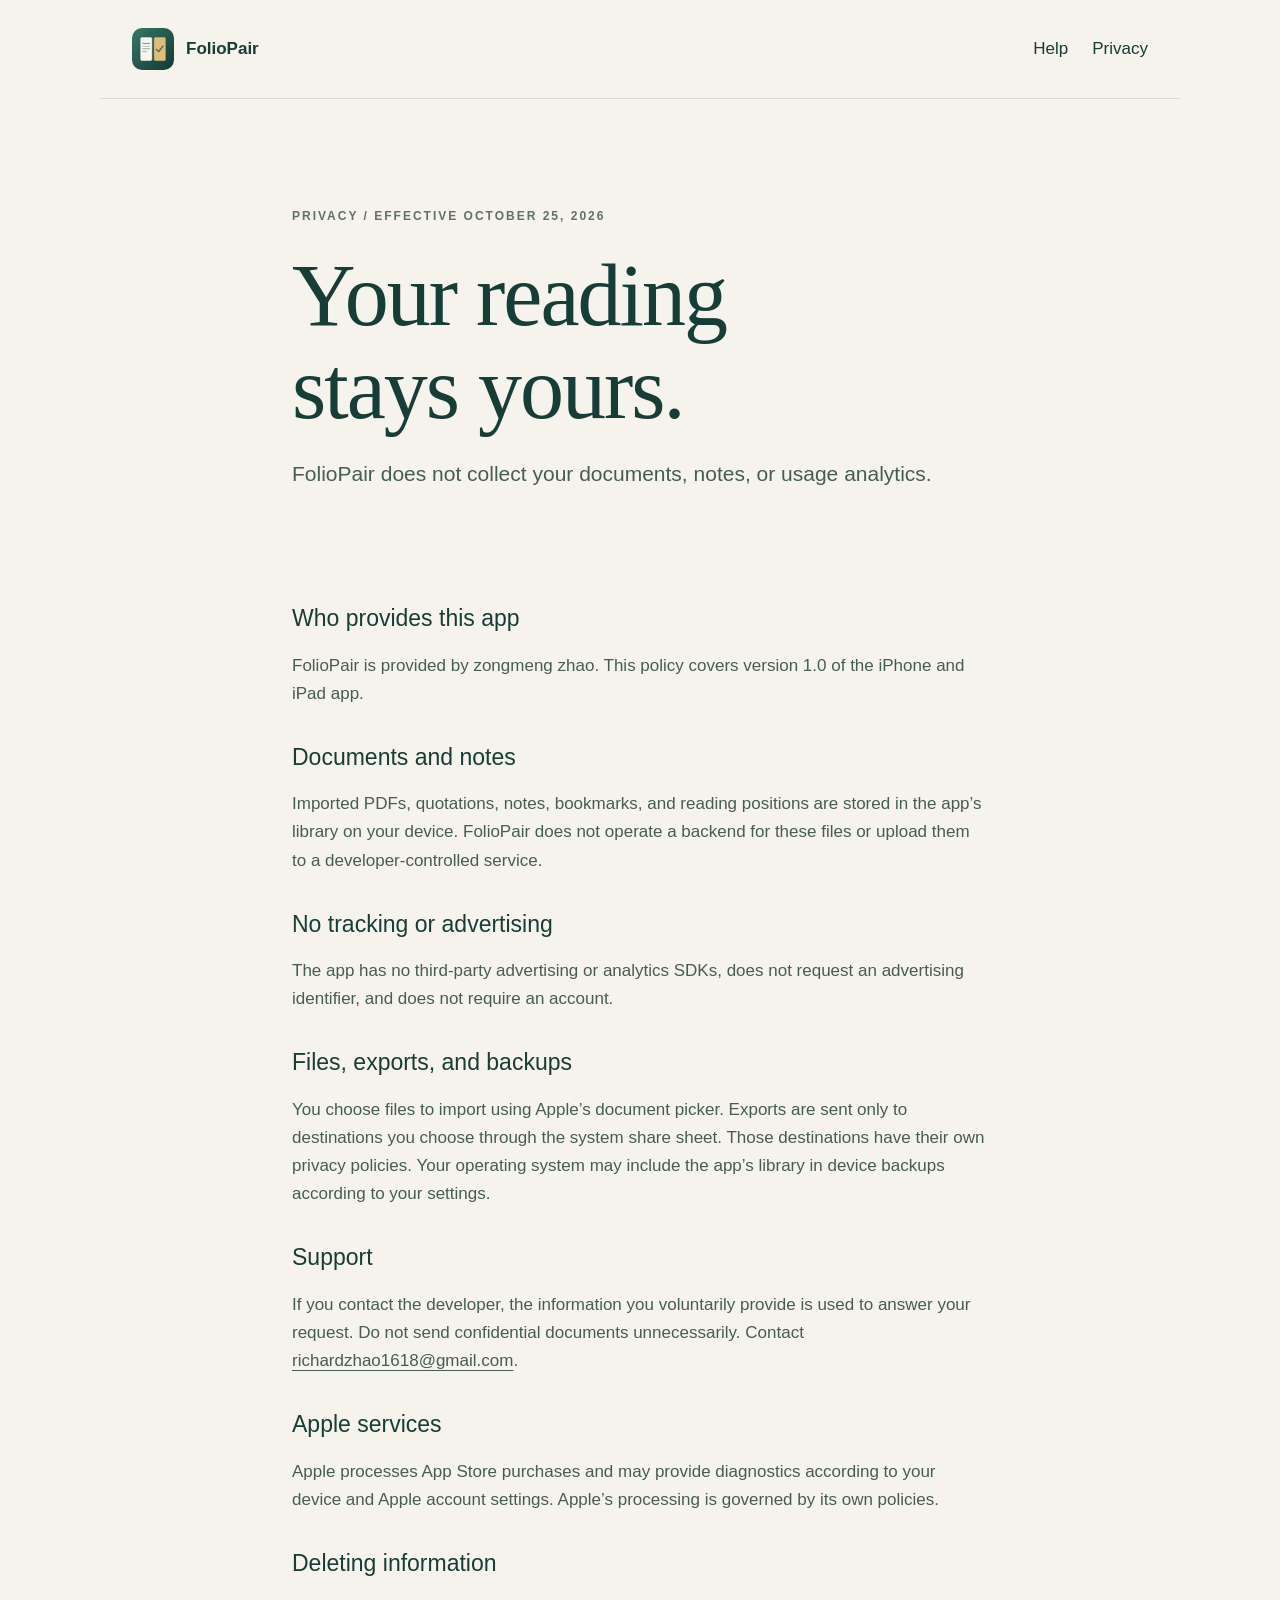
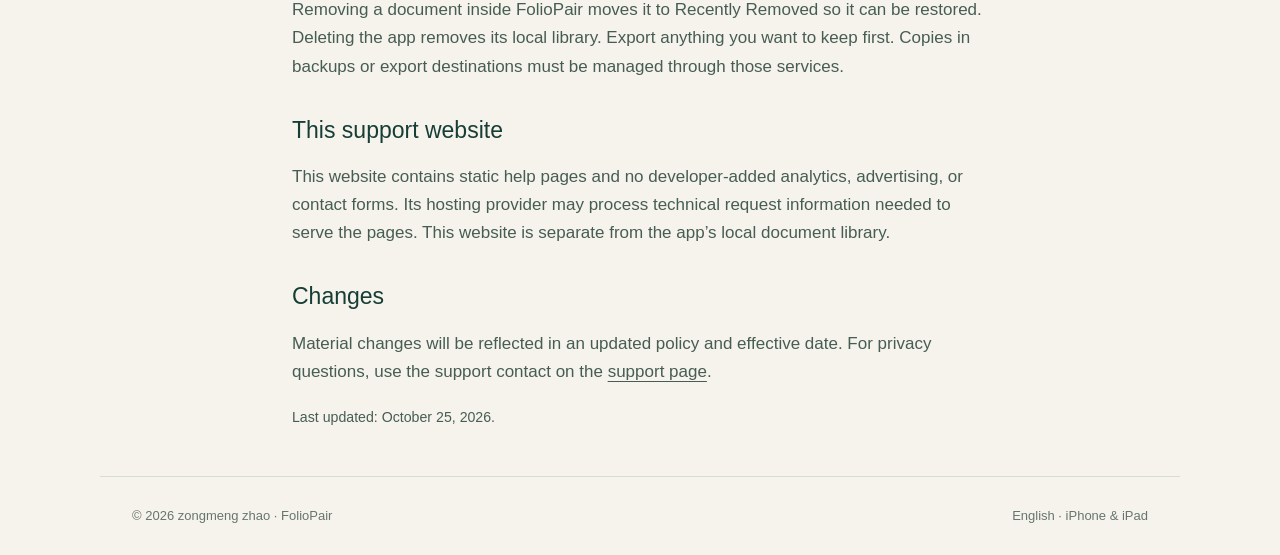
==== privacy.html @ cbc60ce4 "Publish FolioPair support and privacy" ====
<!doctype html><html lang="en"><head><meta charset="utf-8"><meta name="viewport" content="width=device-width,initial-scale=1"><meta name="description" content="FolioPair support and privacy. Read PDFs beside linked notes in a private workspace for iPhone and iPad."><link rel="icon" href="icon.png"><link rel="stylesheet" href="style.css"><title>FolioPair — Privacy Policy</title></head><body><header><a class="brand" href="index.html"><img src="icon.png" alt="">FolioPair</a><nav aria-label="Main"><a href="index.html#help">Help</a><a href="privacy.html">Privacy</a></nav></header><main class="privacy"><section class="hero"><div class="eyebrow">Privacy / Effective October 25, 2026</div><h1>Your reading<br>stays yours.</h1><p class="lead">FolioPair does not collect your documents, notes, or usage analytics.</p></section><h2>Who provides this app</h2><p>FolioPair is provided by zongmeng zhao. This policy covers version 1.0 of the iPhone and iPad app.</p><h2>Documents and notes</h2><p>Imported PDFs, quotations, notes, bookmarks, and reading positions are stored in the app’s library on your device. FolioPair does not operate a backend for these files or upload them to a developer-controlled service.</p><h2>No tracking or advertising</h2><p>The app has no third-party advertising or analytics SDKs, does not request an advertising identifier, and does not require an account.</p><h2>Files, exports, and backups</h2><p>You choose files to import using Apple’s document picker. Exports are sent only to destinations you choose through the system share sheet. Those destinations have their own privacy policies. Your operating system may include the app’s library in device backups according to your settings.</p><h2>Support</h2><p>If you contact the developer, the information you voluntarily provide is used to answer your request. Do not send confidential documents unnecessarily. Contact <a href="mailto:richardzhao1618@gmail.com">richardzhao1618@gmail.com</a>.</p><h2>Apple services</h2><p>Apple processes App Store purchases and may provide diagnostics according to your device and Apple account settings. Apple’s processing is governed by its own policies.</p><h2>Deleting information</h2><p>Removing a document inside FolioPair moves it to Recently Removed so it can be restored. Deleting the app removes its local library. Export anything you want to keep first. Copies in backups or export destinations must be managed through those services.</p><h2>This support website</h2><p>This website contains static help pages and no developer-added analytics, advertising, or contact forms. Its hosting provider may process technical request information needed to serve the pages. This website is separate from the app’s local document library.</p><h2>Changes</h2><p>Material changes will be reflected in an updated policy and effective date. For privacy questions, use the support contact on the <a href="index.html#help">support page</a>.</p><p><small>Last updated: October 25, 2026.</small></p></main><footer><span>© 2026 zongmeng zhao · FolioPair</span><span>English · iPhone &amp; iPad</span></footer></body></html>
---- style.css ----
*{box-sizing:border-box}html{scroll-behavior:smooth}body{margin:0;background:#f6f3ec;color:#173e36;font:17px/1.65 -apple-system,BlinkMacSystemFont,"Segoe UI",sans-serif}a{color:inherit;text-underline-offset:4px}header,main,footer{max-width:1080px;margin:auto;padding:28px 32px}header{display:flex;align-items:center;justify-content:space-between;border-bottom:1px solid #d6dbd3}header a{text-decoration:none}nav{display:flex;gap:24px}.brand{display:flex;align-items:center;gap:12px;font-weight:700}.brand img{width:42px;border-radius:10px}.hero{padding:80px 0 56px;max-width:830px}.eyebrow{font-size:12px;letter-spacing:2px;text-transform:uppercase;font-weight:700;color:#607168}h1{font:clamp(48px,8vw,88px)/1.06 Georgia,serif;font-weight:400;letter-spacing:-2px;margin:22px 0}h2{font:36px/1.2 Georgia,serif;margin-top:0}h3{font-size:19px}.lead{font-size:21px;max-width:660px;color:#53675f}.pill{display:inline-block;border:1px solid #cdd5cc;border-radius:30px;padding:6px 14px;font-size:13px;margin:6px 5px 0 0}.grid{display:grid;grid-template-columns:repeat(3,1fr);gap:18px}.card{background:#fffcf6;border:1px solid #dbe0d6;border-radius:20px;padding:26px}.num{color:#aa7733;font-size:13px;letter-spacing:2px}.card p{color:#52665d;font-size:16px}.section{padding:58px 0;border-top:1px solid #d6dbd3}.faq{max-width:780px}details{padding:18px 0;border-bottom:1px solid #d6dbd3}summary{cursor:pointer;font-weight:600}details p{color:#52665d}.contact{background:#173e36;color:#fff9ed;padding:30px;border-radius:20px;margin-top:30px}.contact a{color:#efd29b}.privacy{max-width:760px}.privacy h2{font-family:inherit;font-size:23px;margin-top:36px}.privacy p,.privacy li{color:#465d53}footer{border-top:1px solid #d6dbd3;color:#66766d;font-size:13px;display:flex;justify-content:space-between;gap:20px}a:focus-visible,summary:focus-visible{outline:3px solid #ab7832;outline-offset:5px}@media(max-width:680px){header,main,footer{padding:22px}nav{gap:14px;font-size:14px}.hero{padding:48px 0}.grid{grid-template-columns:1fr}h1{letter-spacing:-1px}.section{padding:38px 0}footer{display:block}}
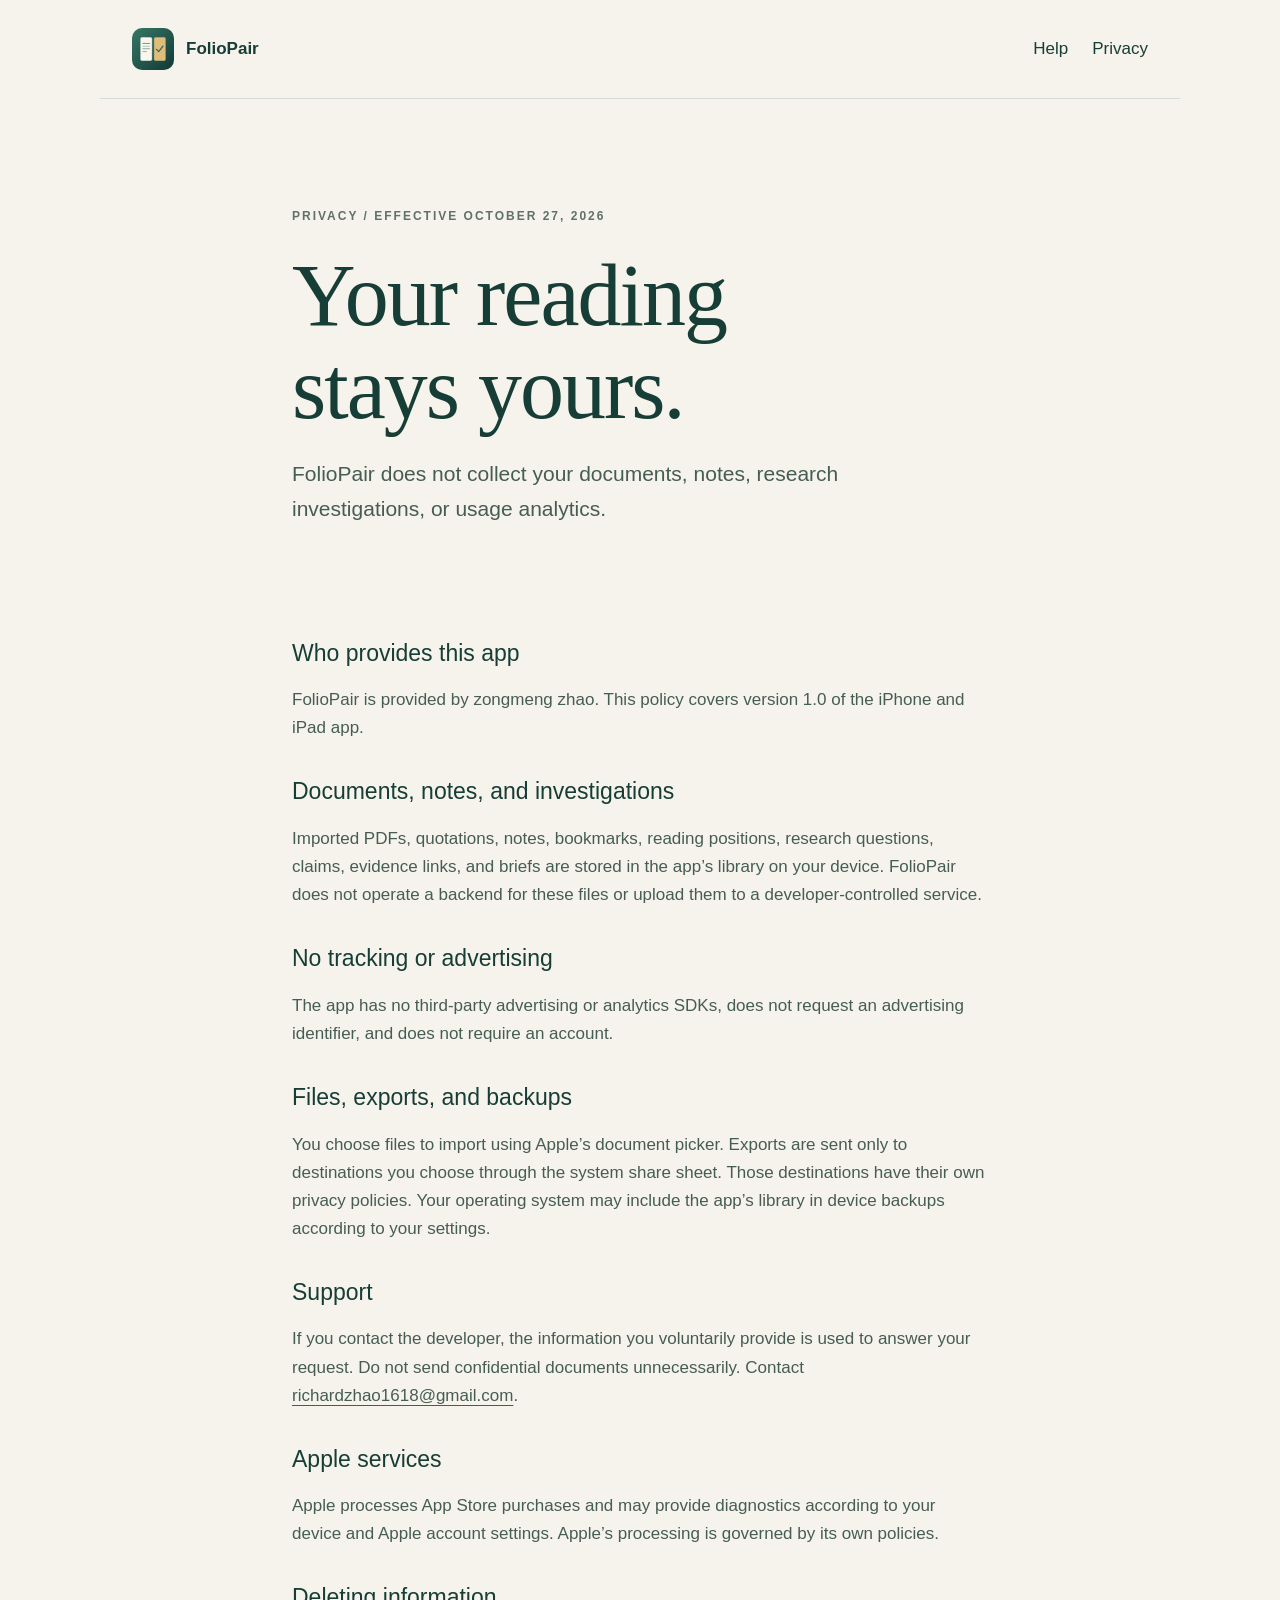
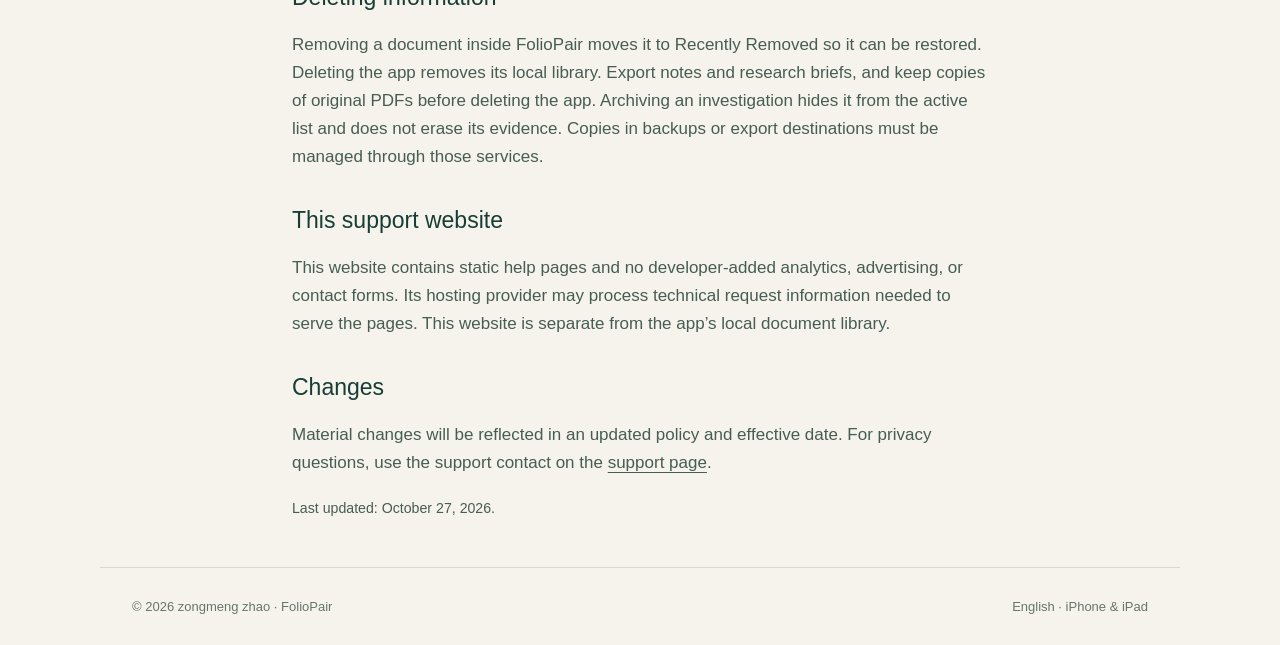
==== commit c9d9764c: "Clarify local research data and archive behavior" ====
--- a/privacy.html
+++ b/privacy.html
@@ -1 +1 @@
-<!doctype html><html lang="en"><head><meta charset="utf-8"><meta name="viewport" content="width=device-width,initial-scale=1"><meta name="description" content="FolioPair support and privacy. Read PDFs beside linked notes in a private workspace for iPhone and iPad."><link rel="icon" href="icon.png"><link rel="stylesheet" href="style.css"><title>FolioPair — Privacy Policy</title></head><body><header><a class="brand" href="index.html"><img src="icon.png" alt="">FolioPair</a><nav aria-label="Main"><a href="index.html#help">Help</a><a href="privacy.html">Privacy</a></nav></header><main class="privacy"><section class="hero"><div class="eyebrow">Privacy / Effective October 25, 2026</div><h1>Your reading<br>stays yours.</h1><p class="lead">FolioPair does not collect your documents, notes, or usage analytics.</p></section><h2>Who provides this app</h2><p>FolioPair is provided by zongmeng zhao. This policy covers version 1.0 of the iPhone and iPad app.</p><h2>Documents and notes</h2><p>Imported PDFs, quotations, notes, bookmarks, and reading positions are stored in the app’s library on your device. FolioPair does not operate a backend for these files or upload them to a developer-controlled service.</p><h2>No tracking or advertising</h2><p>The app has no third-party advertising or analytics SDKs, does not request an advertising identifier, and does not require an account.</p><h2>Files, exports, and backups</h2><p>You choose files to import using Apple’s document picker. Exports are sent only to destinations you choose through the system share sheet. Those destinations have their own privacy policies. Your operating system may include the app’s library in device backups according to your settings.</p><h2>Support</h2><p>If you contact the developer, the information you voluntarily provide is used to answer your request. Do not send confidential documents unnecessarily. Contact <a href="mailto:richardzhao1618@gmail.com">richardzhao1618@gmail.com</a>.</p><h2>Apple services</h2><p>Apple processes App Store purchases and may provide diagnostics according to your device and Apple account settings. Apple’s processing is governed by its own policies.</p><h2>Deleting information</h2><p>Removing a document inside FolioPair moves it to Recently Removed so it can be restored. Deleting the app removes its local library. Export anything you want to keep first. Copies in backups or export destinations must be managed through those services.</p><h2>This support website</h2><p>This website contains static help pages and no developer-added analytics, advertising, or contact forms. Its hosting provider may process technical request information needed to serve the pages. This website is separate from the app’s local document library.</p><h2>Changes</h2><p>Material changes will be reflected in an updated policy and effective date. For privacy questions, use the support contact on the <a href="index.html#help">support page</a>.</p><p><small>Last updated: October 25, 2026.</small></p></main><footer><span>© 2026 zongmeng zhao · FolioPair</span><span>English · iPhone &amp; iPad</span></footer></body></html>+<!doctype html><html lang="en"><head><meta charset="utf-8"><meta name="viewport" content="width=device-width,initial-scale=1"><meta name="description" content="FolioPair support and privacy. Read PDFs beside linked notes in a private workspace for iPhone and iPad."><link rel="icon" href="icon.png"><link rel="stylesheet" href="style.css"><title>FolioPair — Privacy Policy</title></head><body><header><a class="brand" href="index.html"><img src="icon.png" alt="">FolioPair</a><nav aria-label="Main"><a href="index.html#help">Help</a><a href="privacy.html">Privacy</a></nav></header><main class="privacy"><section class="hero"><div class="eyebrow">Privacy / Effective October 27, 2026</div><h1>Your reading<br>stays yours.</h1><p class="lead">FolioPair does not collect your documents, notes, research investigations, or usage analytics.</p></section><h2>Who provides this app</h2><p>FolioPair is provided by zongmeng zhao. This policy covers version 1.0 of the iPhone and iPad app.</p><h2>Documents, notes, and investigations</h2><p>Imported PDFs, quotations, notes, bookmarks, reading positions, research questions, claims, evidence links, and briefs are stored in the app’s library on your device. FolioPair does not operate a backend for these files or upload them to a developer-controlled service.</p><h2>No tracking or advertising</h2><p>The app has no third-party advertising or analytics SDKs, does not request an advertising identifier, and does not require an account.</p><h2>Files, exports, and backups</h2><p>You choose files to import using Apple’s document picker. Exports are sent only to destinations you choose through the system share sheet. Those destinations have their own privacy policies. Your operating system may include the app’s library in device backups according to your settings.</p><h2>Support</h2><p>If you contact the developer, the information you voluntarily provide is used to answer your request. Do not send confidential documents unnecessarily. Contact <a href="mailto:richardzhao1618@gmail.com">richardzhao1618@gmail.com</a>.</p><h2>Apple services</h2><p>Apple processes App Store purchases and may provide diagnostics according to your device and Apple account settings. Apple’s processing is governed by its own policies.</p><h2>Deleting information</h2><p>Removing a document inside FolioPair moves it to Recently Removed so it can be restored. Deleting the app removes its local library. Export notes and research briefs, and keep copies of original PDFs before deleting the app. Archiving an investigation hides it from the active list and does not erase its evidence. Copies in backups or export destinations must be managed through those services.</p><h2>This support website</h2><p>This website contains static help pages and no developer-added analytics, advertising, or contact forms. Its hosting provider may process technical request information needed to serve the pages. This website is separate from the app’s local document library.</p><h2>Changes</h2><p>Material changes will be reflected in an updated policy and effective date. For privacy questions, use the support contact on the <a href="index.html#help">support page</a>.</p><p><small>Last updated: October 27, 2026.</small></p></main><footer><span>© 2026 zongmeng zhao · FolioPair</span><span>English · iPhone &amp; iPad</span></footer></body></html>
